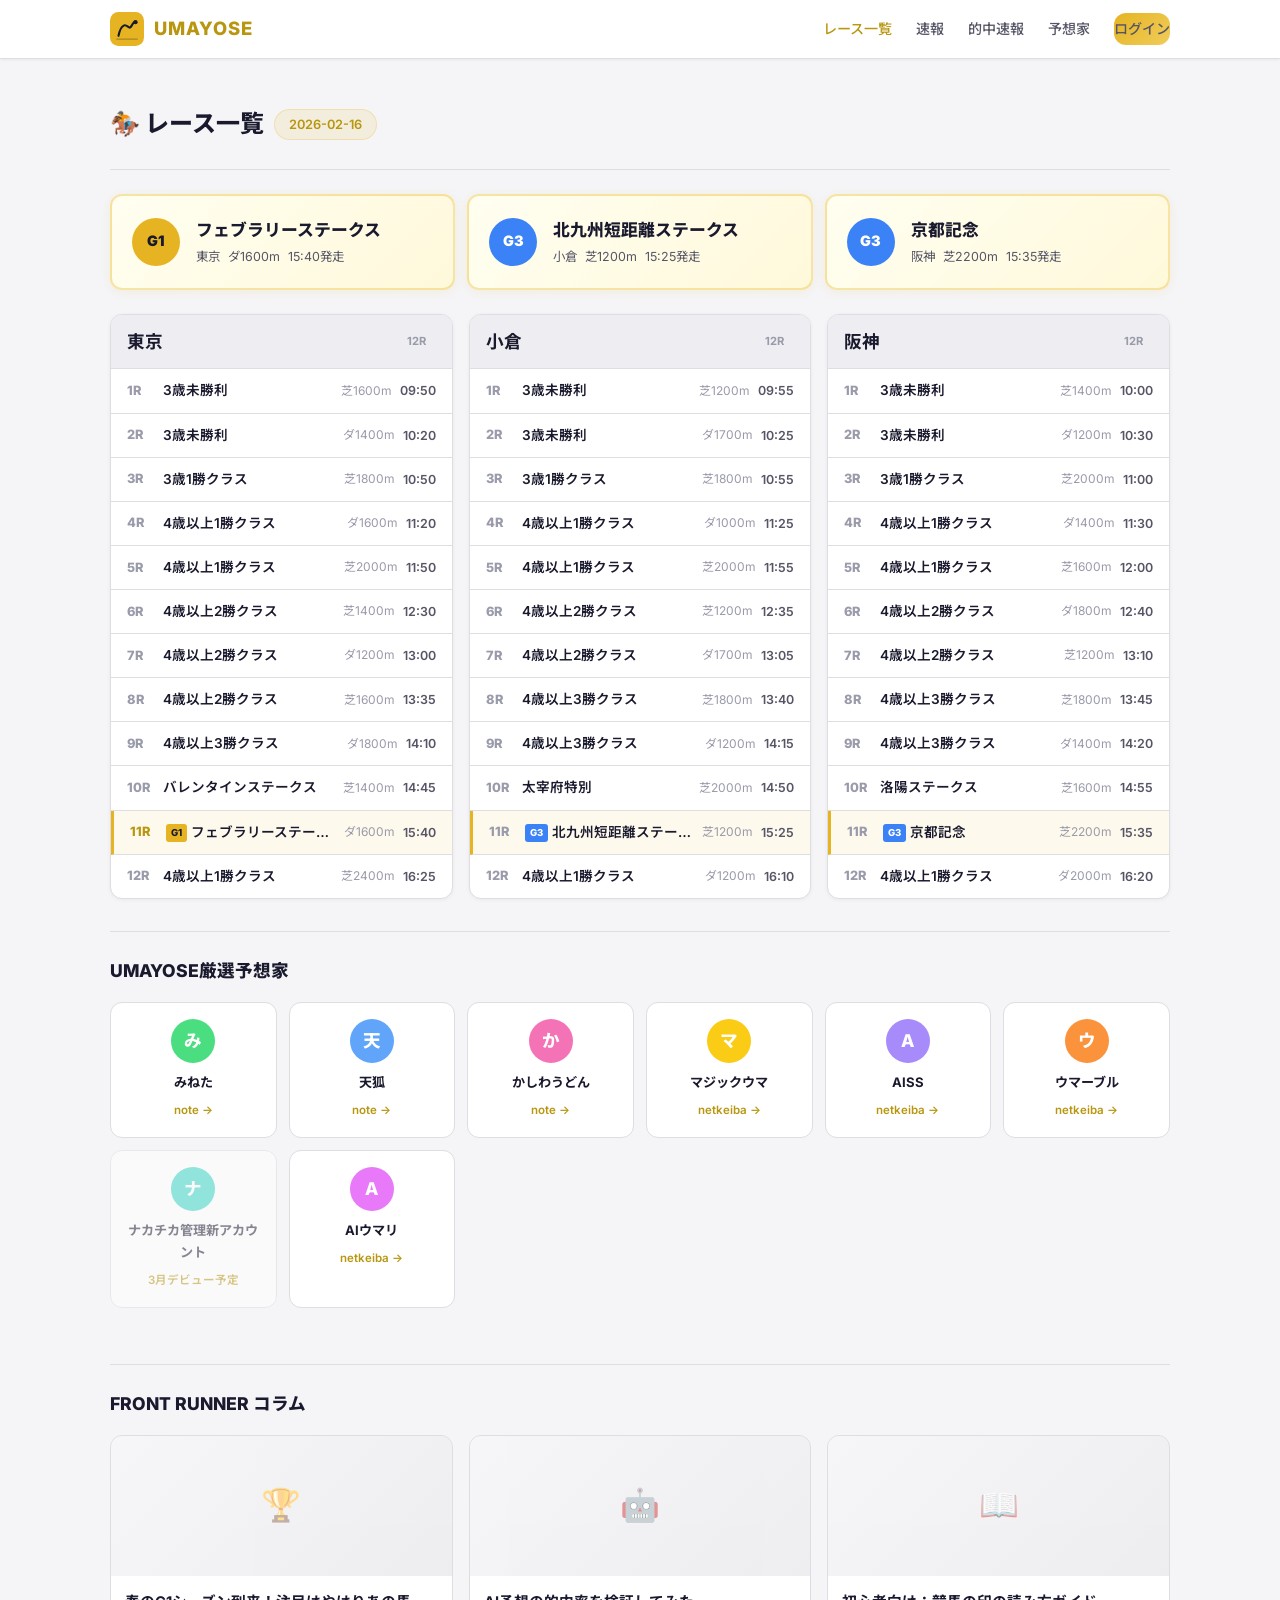
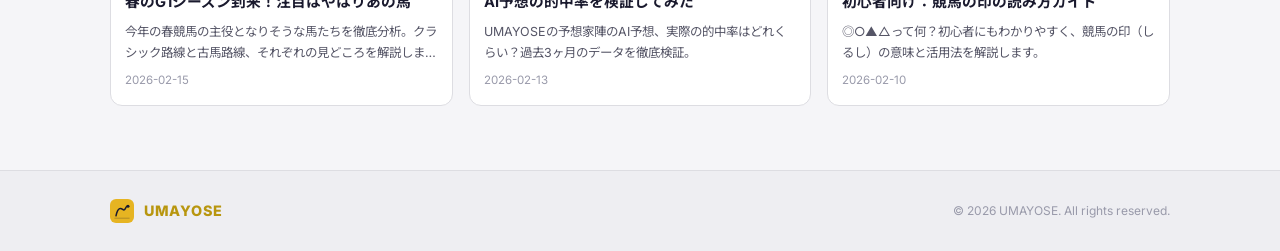
==== index.html @ 6fb95bcb "UMAYOSE 競馬厳選予想サイト 初回コミット" ====
<!DOCTYPE html>
<html lang="ja">
<head>
  <meta charset="UTF-8">
  <meta name="viewport" content="width=device-width, initial-scale=1.0">
  <title>UMAYOSE — レース一覧</title>
  <link rel="preconnect" href="https://fonts.googleapis.com">
  <link rel="preconnect" href="https://fonts.gstatic.com" crossorigin>
  <link href="https://fonts.googleapis.com/css2?family=Inter:wght@400;500;600;700;800;900&family=Noto+Sans+JP:wght@400;500;600;700;800;900&display=swap" rel="stylesheet">
  <link rel="stylesheet" href="style.css">
</head>
<body>
  <header class="navbar" id="navbar"></header>
  <main class="page-content">
    <div class="container" id="main"></div>
  </main>
  <footer class="site-footer" id="footer"></footer>
  <script src="app.js"></script>
</body>
</html>
---- style.css ----
/* ===================================================
   UMAYOSE — 競馬厳選予想サイト（ライトテーマ）
   =================================================== */

/* ----- Reset ----- */
*, *::before, *::after {
  margin: 0;
  padding: 0;
  box-sizing: border-box;
}

:root {
  --primary: #1a1a2e;
  --primary-dark: #10101e;
  --primary-light: #2a2a45;
  --accent: #e6b422;
  --accent-dark: #b8960f;
  --accent-light: #f0cc5a;
  --gradient: linear-gradient(135deg, #e6b422, #f0cc5a);
  --gradient-text: linear-gradient(135deg, #b8960f, #e6b422, #b8960f);

  --bg: #f5f5f8;
  --bg-elevated: #ffffff;
  --bg-card: #ffffff;
  --bg-card-hover: #f0f0f5;
  --surface: #eeeef2;
  --border: #dddde2;
  --border-light: #cccccc;

  --text: #1a1a2e;
  --text-secondary: #555566;
  --text-muted: #999aaa;

  --positive: #16a34a;
  --negative: #dc2626;

  /* netkeiba-style table theme */
  --table-header-bg: #1e6e3e;
  --table-header-text: #ffffff;
  --table-row-even: #f7faf8;
  --table-row-hover: #eef5f0;
  --table-border: #d4ddd7;

  --container-px: 20px;
  --font-sans: 'Inter', 'Noto Sans JP', -apple-system, BlinkMacSystemFont, sans-serif;
  --radius-sm: 8px;
  --radius-md: 12px;
  --radius-lg: 16px;
  --ease: cubic-bezier(0.16, 1, 0.3, 1);
}

html {
  -webkit-font-smoothing: antialiased;
  -moz-osx-font-smoothing: grayscale;
}

body {
  font-family: var(--font-sans);
  background: var(--bg);
  color: var(--text);
  line-height: 1.7;
  overflow-x: hidden;
  min-height: 100vh;
}

a { text-decoration: none; color: inherit; }
ul { list-style: none; }
img { max-width: 100%; display: block; }

.container {
  max-width: 1100px;
  margin: 0 auto;
  padding: 0 var(--container-px);
}

.gold-text {
  background: var(--gradient-text);
  -webkit-background-clip: text;
  -webkit-text-fill-color: transparent;
  background-clip: text;
}

/* ===================================================
   NAVBAR
   =================================================== */
.navbar {
  position: fixed;
  top: 0;
  left: 0;
  right: 0;
  z-index: 1000;
  padding: 12px 0;
  background: rgba(255, 255, 255, 0.95);
  backdrop-filter: blur(16px);
  border-bottom: 1px solid var(--border);
  box-shadow: 0 1px 3px rgba(0, 0, 0, 0.06);
}

.nav-container {
  display: flex;
  align-items: center;
  justify-content: space-between;
}

.logo {
  display: flex;
  align-items: center;
  gap: 10px;
  font-size: 1.15rem;
  font-weight: 800;
}

.logo-icon img,
.logo-icon svg {
  width: 34px;
  height: 34px;
}

.logo-text {
  color: var(--accent-dark);
  letter-spacing: 0.05em;
}

.nav-links {
  display: flex;
  align-items: center;
  gap: 24px;
}

.nav-links a {
  font-size: 0.88rem;
  font-weight: 500;
  color: var(--text-secondary);
  transition: color 0.2s;
  padding: 4px 0;
}

.nav-links a:hover,
.nav-links a.active {
  color: var(--text);
}

.nav-links a.active {
  color: var(--accent-dark);
}

.nav-user-btn {
  display: inline-flex;
  align-items: center;
  gap: 6px;
  background: var(--gradient);
  color: var(--primary);
  padding: 7px 18px;
  border-radius: var(--radius-md);
  font-weight: 700;
  font-size: 0.85rem;
  border: none;
  cursor: pointer;
  transition: box-shadow 0.3s;
}

.nav-user-btn:hover {
  box-shadow: 0 4px 16px rgba(230, 180, 34, 0.35);
}

.nav-user-info {
  display: inline-flex;
  align-items: center;
  gap: 8px;
  font-size: 0.88rem;
  color: var(--accent-dark);
  font-weight: 600;
}

.nav-user-info .user-icon {
  width: 28px;
  height: 28px;
  border-radius: 50%;
  background: rgba(230, 180, 34, 0.15);
  border: 1px solid rgba(230, 180, 34, 0.3);
  display: flex;
  align-items: center;
  justify-content: center;
  font-size: 0.75rem;
  color: var(--accent-dark);
}

.nav-logout {
  font-size: 0.78rem;
  color: var(--text-muted);
  cursor: pointer;
  margin-left: 4px;
}

.nav-logout:hover {
  color: var(--negative);
}

.mobile-toggle {
  display: none;
  background: none;
  border: none;
  cursor: pointer;
  flex-direction: column;
  gap: 5px;
  padding: 4px;
}

.mobile-toggle span {
  display: block;
  width: 22px;
  height: 2px;
  background: var(--text);
  border-radius: 2px;
  transition: all 0.3s var(--ease);
}

/* ===================================================
   PAGE CONTENT
   =================================================== */
.page-content {
  padding-top: 72px;
  min-height: 100vh;
}

.page-header {
  padding: 32px 0 24px;
  border-bottom: 1px solid var(--border);
  margin-bottom: 24px;
}

.page-title {
  font-size: 1.5rem;
  font-weight: 800;
  display: flex;
  align-items: center;
  gap: 10px;
}

.page-subtitle {
  font-size: 0.9rem;
  color: var(--text-secondary);
  margin-top: 4px;
}

.date-badge {
  display: inline-flex;
  align-items: center;
  gap: 6px;
  font-size: 0.8rem;
  font-weight: 600;
  color: var(--accent-dark);
  background: rgba(230, 180, 34, 0.12);
  border: 1px solid rgba(230, 180, 34, 0.25);
  padding: 4px 14px;
  border-radius: 100px;
}

/* ===================================================
   VENUE TABS (index.html)
   =================================================== */
.venue-tabs {
  display: flex;
  gap: 0;
  margin-bottom: 20px;
  border-bottom: 2px solid var(--border);
}

.venue-tab {
  display: inline-flex;
  align-items: center;
  gap: 6px;
  padding: 10px 20px;
  font-size: 0.92rem;
  font-weight: 700;
  color: var(--text-muted);
  cursor: pointer;
  border-bottom: 2px solid transparent;
  margin-bottom: -2px;
  transition: all 0.2s;
  background: none;
  border-top: none;
  border-left: none;
  border-right: none;
  font-family: var(--font-sans);
}

.venue-tab:hover {
  color: var(--text-secondary);
}

.venue-tab.active {
  color: var(--accent-dark);
  border-bottom-color: var(--accent);
}

.venue-tab .tab-count {
  font-size: 0.7rem;
  font-weight: 600;
  background: var(--surface);
  color: var(--text-muted);
  padding: 1px 7px;
  border-radius: 100px;
}

.venue-tab.active .tab-count {
  background: rgba(230, 180, 34, 0.15);
  color: var(--accent-dark);
}

.venue-panel {
  display: none;
}

.venue-panel.active {
  display: block;
}

/* ===================================================
   RACE LIST (index.html) — 3カラムレイアウト
   =================================================== */
.venue-name {
  font-size: 1.1rem;
  font-weight: 700;
}

.venue-badge {
  font-size: 0.7rem;
  color: var(--text-muted);
  background: var(--surface);
  padding: 2px 10px;
  border-radius: 100px;
}

/* PC用3カラムグリッド */
.venues-grid {
  display: grid;
  grid-template-columns: repeat(3, 1fr);
  gap: 16px;
  align-items: start;
}

.venue-column {
  background: var(--bg-card);
  border: 1px solid var(--border);
  border-radius: var(--radius-md);
  overflow: hidden;
  box-shadow: 0 1px 4px rgba(0, 0, 0, 0.05);
}

.venue-column-header {
  display: flex;
  align-items: center;
  justify-content: space-between;
  padding: 12px 16px;
  background: var(--surface);
  border-bottom: 1px solid var(--border);
  font-weight: 700;
}

/* 各レース行 */
.race-row {
  display: flex;
  align-items: center;
  gap: 8px;
  padding: 10px 16px;
  border-bottom: 1px solid var(--border);
  transition: background 0.15s;
  font-size: 0.85rem;
}

.race-row:last-child {
  border-bottom: none;
}

.race-row:hover {
  background: var(--bg-card-hover);
}

.race-row.grade-G1 {
  background: rgba(230, 180, 34, 0.06);
}

.race-row.grade-G1:hover {
  background: rgba(230, 180, 34, 0.12);
}

.race-row.grade-G2 {
  background: rgba(220, 38, 38, 0.04);
}

.race-row.grade-G3 {
  background: rgba(59, 130, 246, 0.04);
}

.race-row-num {
  font-weight: 800;
  font-size: 0.8rem;
  color: var(--text-muted);
  min-width: 28px;
}

.race-row.grade-G1 .race-row-num {
  color: var(--accent-dark);
}

.race-row-name {
  flex: 1;
  font-weight: 600;
  white-space: nowrap;
  overflow: hidden;
  text-overflow: ellipsis;
  min-width: 0;
}

.race-row-dist {
  font-size: 0.75rem;
  color: var(--text-muted);
  white-space: nowrap;
}

.race-row-time {
  font-size: 0.78rem;
  font-weight: 600;
  color: var(--text-secondary);
  white-space: nowrap;
}

.race-grade {
  display: inline-block;
  font-size: 0.6rem;
  font-weight: 800;
  padding: 1px 5px;
  border-radius: 3px;
  margin-right: 4px;
  vertical-align: middle;
}

.race-grade.G1 {
  background: var(--accent);
  color: var(--primary);
}

.race-grade.G2 {
  background: #dc2626;
  color: #fff;
}

.race-grade.G3 {
  background: #3b82f6;
  color: #fff;
}

/* Legacy support for race detail page */
.race-name {
  font-size: 0.92rem;
  font-weight: 700;
}

.race-meta {
  font-size: 0.78rem;
  color: var(--text-muted);
  display: flex;
  gap: 8px;
  margin-top: 2px;
}

/* ===================================================
   RACE DETAIL (race.html) — 出馬表
   =================================================== */
.race-header {
  padding: 24px 0 20px;
  border-bottom: 1px solid var(--border);
  margin-bottom: 20px;
}

.race-header-top {
  display: flex;
  align-items: center;
  gap: 12px;
  margin-bottom: 8px;
  flex-wrap: wrap;
}

.race-header .race-name {
  font-size: 1.4rem;
  font-weight: 800;
}

.race-header .race-meta-detail {
  display: flex;
  gap: 16px;
  font-size: 0.88rem;
  color: var(--text-secondary);
}

.back-link {
  display: inline-flex;
  align-items: center;
  gap: 6px;
  font-size: 0.85rem;
  color: var(--text-muted);
  margin-bottom: 16px;
  transition: color 0.2s;
}

.back-link:hover {
  color: var(--accent-dark);
}

.result-link-btn {
  display: inline-flex;
  align-items: center;
  gap: 6px;
  margin-top: 12px;
  padding: 8px 18px;
  background: var(--surface);
  border: 1px solid var(--border);
  border-radius: var(--radius-sm);
  font-size: 0.82rem;
  font-weight: 600;
  color: var(--text-secondary);
  transition: all 0.2s;
}

.result-link-btn:hover {
  border-color: var(--accent-dark);
  color: var(--accent-dark);
  background: rgba(230, 180, 34, 0.06);
}

/* 出馬表テーブル */
.entries-table-wrapper {
  overflow-x: auto;
  -webkit-overflow-scrolling: touch;
  margin-bottom: 28px;
  border-radius: var(--radius-md);
  border: 1px solid var(--border);
  box-shadow: 0 1px 4px rgba(0, 0, 0, 0.05);
  background: var(--bg-card);
}

.entries-table {
  width: 100%;
  border-collapse: collapse;
  font-size: 0.85rem;
  min-width: 700px;
}

.entries-table thead {
  background: var(--surface);
  position: sticky;
  top: 0;
  z-index: 2;
}

.entries-table th {
  padding: 10px 8px;
  font-weight: 700;
  font-size: 0.75rem;
  color: var(--text-muted);
  text-align: center;
  white-space: nowrap;
  border-bottom: 1px solid var(--border);
}

.entries-table th.col-horse {
  text-align: left;
  padding-left: 12px;
}

.entries-table td {
  padding: 10px 8px;
  text-align: center;
  border-bottom: 1px solid var(--border);
  white-space: nowrap;
}

.entries-table td.col-horse {
  text-align: left;
  padding-left: 12px;
  font-weight: 600;
}

.entries-table tbody tr:nth-child(even) {
  background: #f8f8fc;
}

.entries-table tbody tr:hover {
  background: rgba(230, 180, 34, 0.06);
}

.entries-table tbody tr:last-child td {
  border-bottom: none;
}

/* 枠番バッジ */
.waku-badge {
  display: inline-flex;
  align-items: center;
  justify-content: center;
  width: 26px;
  height: 26px;
  border-radius: 6px;
  font-weight: 800;
  font-size: 0.78rem;
  line-height: 1;
}

/* 馬番 */
.horse-num {
  display: inline-flex;
  align-items: center;
  justify-content: center;
  width: 28px;
  height: 28px;
  border-radius: 6px;
  font-weight: 800;
  font-size: 0.82rem;
  background: var(--surface);
  color: var(--text);
}

/* オッズ / 人気 */
.odds-val {
  color: var(--text-secondary);
}

.pop-val {
  display: inline-flex;
  align-items: center;
  justify-content: center;
  width: 24px;
  height: 24px;
  border-radius: 50%;
  font-size: 0.72rem;
  font-weight: 700;
}

.pop-1 { background: rgba(230, 180, 34, 0.2); color: var(--accent-dark); }
.pop-2 { background: rgba(59, 130, 246, 0.12); color: #3b82f6; }
.pop-3 { background: rgba(236, 72, 153, 0.12); color: #ec4899; }

/* テン指数カラム */
.ten-index {
  font-weight: 700;
  font-size: 0.82rem;
}
.ten-index.ten-front { color: #dc2626; }           /* 逃げ（30台）赤 */
.ten-index.ten-middle { color: var(--text-secondary); } /* 中間 */
.ten-index.ten-back { color: #2563eb; }             /* 追い込み（60台）青 */

/* 予想家の印カラム（マイ印で使用） */
.mark-honmei { color: #dc2626; }   /* ◎ 本命 — 赤 */
.mark-taikou { color: #2563eb; }   /* ○ 対抗 — 青 */
.mark-tanana { color: #16a34a; }   /* ▲ 単穴 — 緑 */
.mark-renka  { color: #ea580c; }   /* △ 連下 — オレンジ */

/* マイ印 */
.my-mark-cell {
  cursor: pointer;
  user-select: none;
  min-width: 36px;
  font-size: 1.1rem;
  font-weight: 900;
  transition: transform 0.15s;
}

.my-mark-cell:hover {
  transform: scale(1.2);
}

.my-mark-cell:active {
  transform: scale(0.95);
}

.th-my-mark {
  writing-mode: vertical-rl;
  text-orientation: mixed;
  padding: 8px 4px !important;
  font-size: 0.78rem !important;
  min-width: 32px;
  max-width: 36px;
  letter-spacing: 0.05em;
  color: var(--accent-dark) !important;
}

/* 購入リンクセクション */
.purchase-section {
  margin-top: 28px;
  padding: 20px;
  background: var(--bg-card);
  border: 1px solid var(--border);
  border-radius: var(--radius-md);
  box-shadow: 0 1px 4px rgba(0, 0, 0, 0.05);
}

.purchase-title {
  font-size: 0.95rem;
  font-weight: 700;
  margin-bottom: 14px;
  color: var(--text-secondary);
}

.purchase-grid {
  display: grid;
  grid-template-columns: repeat(2, 1fr);
  gap: 10px;
}

.purchase-card {
  display: flex;
  align-items: center;
  gap: 10px;
  padding: 10px 14px;
  background: var(--surface);
  border: 1px solid var(--border);
  border-radius: var(--radius-sm);
  transition: all 0.2s;
}

a.purchase-card:hover {
  border-color: var(--accent-dark);
  background: rgba(230, 180, 34, 0.06);
}

.purchase-card.coming-soon {
  opacity: 0.5;
  cursor: default;
}

.purchase-avatar {
  width: 32px;
  height: 32px;
  border-radius: 50%;
  display: flex;
  align-items: center;
  justify-content: center;
  font-size: 0.85rem;
  font-weight: 800;
  color: #fff;
  flex-shrink: 0;
}

.purchase-card-body {
  display: flex;
  flex-direction: column;
  min-width: 0;
}

.purchase-name {
  font-size: 0.82rem;
  font-weight: 700;
  color: var(--text);
  white-space: nowrap;
  overflow: hidden;
  text-overflow: ellipsis;
}

.purchase-platform {
  font-size: 0.72rem;
  font-weight: 600;
  color: var(--accent-dark);
}

.coming-soon-badge {
  font-size: 0.68rem;
  font-weight: 600;
  color: var(--text-muted);
  background: var(--border);
  padding: 1px 8px;
  border-radius: 100px;
}

/* ===================================================
   VENUE HEADER INLINE (PC all-venues display)
   =================================================== */
.venue-header-inline {
  display: none;
  align-items: center;
  gap: 10px;
  margin-bottom: 14px;
  padding-bottom: 10px;
  border-bottom: 1px solid var(--border);
}

/* ===================================================
   RESULTS PAGE (速報)
   =================================================== */
.results-venue {
  margin-bottom: 32px;
}

.results-venue .venue-header-inline {
  display: flex;
}

.results-list {
  display: flex;
  flex-direction: column;
  gap: 12px;
}

.result-card {
  background: var(--bg-card);
  border: 1px solid var(--border);
  border-radius: var(--radius-md);
  overflow: hidden;
  box-shadow: 0 1px 3px rgba(0, 0, 0, 0.04);
}

.result-card-G1 {
  border-color: rgba(230, 180, 34, 0.4);
  box-shadow: 0 2px 8px rgba(230, 180, 34, 0.1);
}

.result-card-header {
  display: flex;
  align-items: center;
  gap: 8px;
  padding: 12px 16px;
  background: var(--surface);
  border-bottom: 1px solid var(--border);
}

.result-race-number {
  font-size: 0.82rem;
  font-weight: 800;
  color: var(--text-secondary);
  min-width: 28px;
}

.result-card-G1 .result-race-number {
  color: var(--accent-dark);
}

.result-race-name {
  font-size: 0.88rem;
  font-weight: 700;
  flex: 1;
  min-width: 0;
  white-space: nowrap;
  overflow: hidden;
  text-overflow: ellipsis;
}

.result-race-meta {
  font-size: 0.72rem;
  color: var(--text-muted);
  white-space: nowrap;
}

.result-to-shutsuba {
  font-size: 0.72rem;
  font-weight: 600;
  color: var(--text-muted);
  white-space: nowrap;
  transition: color 0.2s;
}

.result-to-shutsuba:hover {
  color: var(--accent-dark);
}

/* 結果ボディ */
.result-body {
  padding: 12px 16px;
}

/* 着順テーブル */
.result-placings-table {
  margin-bottom: 10px;
}

.rp-row {
  display: flex;
  align-items: center;
  gap: 10px;
  padding: 6px 0;
  font-size: 0.85rem;
  border-bottom: 1px solid var(--border);
}

.rp-row:last-child {
  border-bottom: none;
}

.rp-rank {
  font-weight: 800;
  font-size: 0.9rem;
  min-width: 32px;
  text-align: center;
}

.rp-rank small {
  font-size: 0.65rem;
  font-weight: 600;
}

.rp-rank-1 .rp-rank {
  color: var(--accent-dark);
}

.rp-rank-2 .rp-rank {
  color: #3b82f6;
}

.rp-rank-3 .rp-rank {
  color: #cd7f32;
}

.rp-num {
  font-weight: 800;
  font-size: 0.82rem;
  background: var(--surface);
  width: 26px;
  height: 26px;
  display: flex;
  align-items: center;
  justify-content: center;
  border-radius: 6px;
  flex-shrink: 0;
}

.rp-name {
  font-weight: 700;
  flex: 1;
  min-width: 0;
}

.rp-jockey {
  font-size: 0.75rem;
  color: var(--text-muted);
  white-space: nowrap;
}

.rp-pop {
  font-size: 0.72rem;
  font-weight: 600;
  color: var(--text-muted);
  white-space: nowrap;
}

.rp-rank-1 .rp-name {
  color: var(--accent-dark);
}

/* 払戻金グリッド */
.result-payouts-grid {
  display: flex;
  flex-wrap: wrap;
  gap: 6px;
  margin-bottom: 10px;
  padding-top: 10px;
  border-top: 1px solid var(--border);
}

.rp-payout {
  display: inline-flex;
  align-items: center;
  gap: 4px;
  font-size: 0.75rem;
  background: var(--surface);
  padding: 4px 10px;
  border-radius: 4px;
}

.rp-payout-type {
  color: var(--text-muted);
  font-weight: 600;
}

.rp-payout-amount {
  font-weight: 800;
  color: var(--text);
}

/* 予想家的中情報 */
.result-hits {
  display: flex;
  align-items: center;
  gap: 8px;
  flex-wrap: wrap;
  padding-top: 10px;
  border-top: 1px solid var(--border);
}

.result-hits-label {
  font-size: 0.72rem;
  font-weight: 700;
  color: var(--text-muted);
}

.result-hit-tag {
  display: inline-flex;
  align-items: center;
  gap: 4px;
  font-size: 0.75rem;
  font-weight: 600;
  background: rgba(22, 163, 74, 0.08);
  border: 1px solid rgba(22, 163, 74, 0.2);
  color: var(--positive);
  padding: 3px 10px;
  border-radius: 100px;
}

.result-hit-tag .dot {
  width: 7px;
  height: 7px;
  border-radius: 50%;
  flex-shrink: 0;
}

.result-hit-tag small {
  font-size: 0.65rem;
  opacity: 0.8;
}

.result-pending {
  text-align: center;
  padding: 20px 16px;
  color: var(--text-muted);
  font-size: 0.85rem;
}

/* 速報一覧カードリンク */
.result-card-link {
  display: block;
  text-decoration: none;
  color: inherit;
  background: var(--bg-card);
  border: 1px solid var(--border);
  border-radius: var(--radius-md);
  overflow: hidden;
  box-shadow: 0 1px 3px rgba(0, 0, 0, 0.04);
  transition: all 0.2s;
}

.result-card-link:hover {
  border-color: var(--accent-dark);
  box-shadow: 0 3px 12px rgba(0, 0, 0, 0.08);
  transform: translateY(-1px);
}

.result-card-link.result-card-G1 {
  border-color: rgba(230, 180, 34, 0.4);
}

.result-card-link.result-card-G1:hover {
  border-color: var(--accent);
  box-shadow: 0 3px 12px rgba(230, 180, 34, 0.15);
}

/* 個別レース結果ページ */
.result-detail-header {
  padding: 24px 0 20px;
  border-bottom: 1px solid var(--border);
  margin-bottom: 20px;
}

.result-detail-header .race-name {
  font-size: 1.4rem;
  font-weight: 800;
}

.result-detail-header .race-meta-detail {
  display: flex;
  gap: 16px;
  font-size: 0.88rem;
  color: var(--text-secondary);
}

.result-detail-body {
  background: var(--bg-card);
  border: 1px solid var(--border);
  border-radius: var(--radius-md);
  padding: 16px;
  box-shadow: 0 1px 4px rgba(0, 0, 0, 0.05);
}

/* ===================================================
   PREDICTORS PAGE
   =================================================== */
.predictors-grid {
  display: grid;
  grid-template-columns: repeat(auto-fill, minmax(240px, 1fr));
  gap: 16px;
  margin-top: 20px;
}

.predictor-card {
  background: var(--bg-card);
  border: 1px solid var(--border);
  border-radius: var(--radius-lg);
  padding: 24px 20px;
  text-align: center;
  transition: all 0.3s var(--ease);
  box-shadow: 0 1px 4px rgba(0, 0, 0, 0.05);
}

.predictor-card:hover {
  border-color: var(--border-light);
  transform: translateY(-3px);
  box-shadow: 0 6px 20px rgba(0, 0, 0, 0.08);
}

.predictor-avatar {
  width: 52px;
  height: 52px;
  border-radius: 50%;
  display: flex;
  align-items: center;
  justify-content: center;
  font-size: 1.3rem;
  font-weight: 800;
  color: #fff;
  margin: 0 auto 12px;
}

.predictor-name {
  font-size: 1rem;
  font-weight: 700;
  margin-bottom: 4px;
}

.predictor-platform {
  font-size: 0.78rem;
  color: var(--text-muted);
  margin-bottom: 14px;
}

.predictor-link {
  display: inline-flex;
  align-items: center;
  gap: 6px;
  padding: 6px 16px;
  background: var(--surface);
  border: 1px solid var(--border);
  border-radius: var(--radius-sm);
  font-size: 0.8rem;
  font-weight: 600;
  color: var(--text-secondary);
  transition: all 0.2s;
}

.predictor-link:hover {
  border-color: var(--accent-dark);
  color: var(--accent-dark);
}

.predictor-coming-soon {
  opacity: 0.55;
}

.predictor-coming-soon .predictor-coming-soon {
  opacity: 1;
}

span.predictor-coming-soon {
  display: inline-block;
  font-size: 0.65rem;
  font-weight: 600;
  color: var(--text-muted);
  background: var(--border);
  padding: 1px 8px;
  border-radius: 100px;
  margin-left: 6px;
  vertical-align: middle;
}

/* ===================================================
   AUTH PAGES (login / register)
   =================================================== */
.auth-page {
  display: flex;
  align-items: center;
  justify-content: center;
  min-height: calc(100vh - 72px);
  padding: 40px 20px;
}

.auth-card {
  width: 100%;
  max-width: 400px;
  background: var(--bg-card);
  border: 1px solid var(--border);
  border-radius: var(--radius-lg);
  padding: 36px 28px;
  box-shadow: 0 2px 12px rgba(0, 0, 0, 0.06);
}

.auth-title {
  font-size: 1.3rem;
  font-weight: 800;
  text-align: center;
  margin-bottom: 8px;
}

.auth-subtitle {
  font-size: 0.88rem;
  color: var(--text-secondary);
  text-align: center;
  margin-bottom: 28px;
}

.form-group {
  margin-bottom: 18px;
}

.form-label {
  display: block;
  font-size: 0.82rem;
  font-weight: 600;
  color: var(--text-secondary);
  margin-bottom: 6px;
}

.form-input {
  width: 100%;
  padding: 12px 16px;
  background: var(--bg);
  border: 1px solid var(--border);
  border-radius: var(--radius-sm);
  color: var(--text);
  font-size: 0.95rem;
  font-family: var(--font-sans);
  outline: none;
  transition: border-color 0.2s;
}

.form-input::placeholder {
  color: var(--text-muted);
}

.form-input:focus {
  border-color: var(--accent);
  box-shadow: 0 0 0 3px rgba(230, 180, 34, 0.12);
}

.btn {
  display: inline-flex;
  align-items: center;
  justify-content: center;
  gap: 8px;
  font-family: var(--font-sans);
  font-weight: 700;
  font-size: 0.95rem;
  padding: 12px 24px;
  border-radius: var(--radius-md);
  border: none;
  cursor: pointer;
  transition: all 0.3s var(--ease);
  white-space: nowrap;
}

.btn-accent {
  background: var(--gradient);
  color: var(--primary);
  width: 100%;
  box-shadow: 0 4px 16px rgba(230, 180, 34, 0.25);
}

.btn-accent:hover {
  box-shadow: 0 8px 28px rgba(230, 180, 34, 0.4);
  transform: translateY(-1px);
}

.auth-footer {
  text-align: center;
  margin-top: 20px;
  font-size: 0.85rem;
  color: var(--text-muted);
}

.auth-footer a {
  color: var(--accent-dark);
  font-weight: 600;
}

.auth-footer a:hover {
  text-decoration: underline;
}

.auth-message {
  padding: 10px 14px;
  border-radius: var(--radius-sm);
  font-size: 0.85rem;
  margin-bottom: 16px;
  display: none;
}

.auth-message.error {
  display: block;
  background: rgba(220, 38, 38, 0.08);
  border: 1px solid rgba(220, 38, 38, 0.2);
  color: #dc2626;
}

.auth-message.success {
  display: block;
  background: rgba(22, 163, 74, 0.08);
  border: 1px solid rgba(22, 163, 74, 0.2);
  color: #16a34a;
}

/* ===================================================
   FOOTER
   =================================================== */
.site-footer {
  padding: 28px 0;
  border-top: 1px solid var(--border);
  margin-top: 40px;
  background: var(--surface);
}

.footer-inner {
  display: flex;
  align-items: center;
  justify-content: space-between;
  flex-wrap: wrap;
  gap: 12px;
}

.footer-brand {
  display: flex;
  align-items: center;
  gap: 12px;
}

.footer-brand .logo {
  font-size: 0.95rem;
}

.footer-copy {
  font-size: 0.75rem;
  color: var(--text-muted);
}

/* ===================================================
   LOADING
   =================================================== */
.loading {
  text-align: center;
  padding: 60px 20px;
  color: var(--text-muted);
  font-size: 0.9rem;
}

.loading::before {
  content: '';
  display: block;
  width: 32px;
  height: 32px;
  border: 3px solid var(--border);
  border-top-color: var(--accent);
  border-radius: 50%;
  margin: 0 auto 16px;
  animation: spin 0.8s linear infinite;
}

@keyframes spin {
  to { transform: rotate(360deg); }
}

/* empty state */
.empty-state {
  text-align: center;
  padding: 60px 20px;
  color: var(--text-muted);
}

.empty-state-icon {
  font-size: 2.5rem;
  margin-bottom: 12px;
  opacity: 0.4;
}

/* ===================================================
   NETKEIBA-STYLE TABLE THEME
   =================================================== */

/* entries-table & result-table: green header theme */
.entries-table thead th,
.result-table thead th {
  background: var(--table-header-bg);
  color: var(--table-header-text);
  border-bottom: 2px solid #155a30;
  font-weight: 700;
  font-size: 0.78rem;
  padding: 8px 6px;
  white-space: nowrap;
}

.entries-table tbody tr:nth-child(even),
.result-table tbody tr:nth-child(even) {
  background: var(--table-row-even);
}

.entries-table tbody tr:hover,
.result-table tbody tr:hover {
  background: var(--table-row-hover);
}

.entries-table,
.result-table {
  border: 1px solid var(--table-border);
  border-collapse: collapse;
}

.entries-table td,
.entries-table th,
.result-table td,
.result-table th {
  border: 1px solid var(--table-border);
}

/* ─── New column styles ─── */

.col-sexage {
  font-size: 0.78rem;
  color: var(--text-secondary);
  white-space: nowrap;
  text-align: center;
}

.col-trainer {
  font-size: 0.75rem;
  color: var(--text-secondary);
  max-width: 80px;
  overflow: hidden;
  text-overflow: ellipsis;
  white-space: nowrap;
}

.col-bodyweight {
  font-size: 0.78rem;
  white-space: nowrap;
  text-align: center;
}

.bw-plus { color: var(--negative); font-weight: 600; }
.bw-minus { color: #2563eb; font-weight: 600; }
.bw-zero { color: var(--text-muted); }

.col-past {
  display: flex;
  gap: 3px;
  align-items: center;
  justify-content: center;
}

.past-result {
  display: inline-flex;
  align-items: center;
  justify-content: center;
  width: 22px;
  height: 20px;
  font-size: 0.68rem;
  font-weight: 700;
  border-radius: 3px;
  background: var(--surface);
  color: var(--text-secondary);
}

.past-result.past-1st {
  background: linear-gradient(135deg, #f0c040, #e6b422);
  color: #fff;
}

.past-result.past-2nd {
  background: #2563eb;
  color: #fff;
}

.past-result.past-3rd {
  background: #cd7f32;
  color: #fff;
}

.past-result.past-null {
  background: var(--border);
  color: var(--text-muted);
}

/* ─── Result table new columns ─── */

.result-table {
  width: 100%;
  border-collapse: collapse;
  font-size: 0.85rem;
}

.result-table td {
  padding: 8px 6px;
  text-align: center;
  vertical-align: middle;
}

.result-table .col-horse {
  text-align: left;
  font-weight: 600;
}

.result-time {
  font-family: 'Inter', monospace;
  font-weight: 600;
  letter-spacing: -0.02em;
}

.result-margin {
  font-size: 0.78rem;
  color: var(--text-secondary);
}

.result-passing {
  font-size: 0.75rem;
  color: var(--text-muted);
  font-family: 'Inter', monospace;
}

.result-last3f {
  font-family: 'Inter', monospace;
  font-weight: 600;
}

.last3f-fast { color: #dc2626; }
.last3f-mid { color: var(--text); }
.last3f-slow { color: #2563eb; }

/* Result rank colors in table */
.result-table .rank-1 { background: rgba(230, 180, 34, 0.1); font-weight: 800; }
.result-table .rank-2 { background: rgba(37, 99, 235, 0.06); }
.result-table .rank-3 { background: rgba(205, 127, 50, 0.1); }

.result-rank-badge {
  display: inline-flex;
  align-items: center;
  justify-content: center;
  width: 28px;
  height: 28px;
  border-radius: 50%;
  font-weight: 800;
  font-size: 0.85rem;
}

.rank-badge-1 { background: linear-gradient(135deg, #f0c040, #e6b422); color: #fff; }
.rank-badge-2 { background: #93c5fd; color: #1e3a5f; }
.rank-badge-3 { background: #cd7f32; color: #fff; }

/* ===================================================
   PAYOUTS TABLE (structured)
   =================================================== */

.payouts-table-wrapper {
  margin-top: 20px;
}

.payouts-table-title {
  font-size: 0.95rem;
  font-weight: 700;
  margin-bottom: 8px;
  color: var(--text);
}

.payouts-table {
  width: 100%;
  border-collapse: collapse;
  font-size: 0.85rem;
  border: 1px solid var(--table-border);
}

.payouts-table thead th {
  background: var(--table-header-bg);
  color: var(--table-header-text);
  padding: 8px 12px;
  font-weight: 700;
  font-size: 0.78rem;
  border: 1px solid var(--table-border);
  text-align: center;
}

.payouts-table td {
  padding: 8px 12px;
  border: 1px solid var(--table-border);
  text-align: center;
}

.payouts-table tbody tr:nth-child(even) {
  background: var(--table-row-even);
}

.payouts-table .payout-type {
  font-weight: 700;
  text-align: left;
  white-space: nowrap;
}

.payouts-table .payout-numbers {
  font-family: 'Inter', monospace;
  font-weight: 600;
  color: var(--text-secondary);
}

.payouts-table .payout-amount {
  font-weight: 800;
  color: var(--text);
  text-align: right;
  font-family: 'Inter', monospace;
}

.payout-amount-high {
  color: var(--negative) !important;
}

.payouts-table .payout-pop {
  font-size: 0.78rem;
  color: var(--text-muted);
}

/* ===================================================
   HIT BOARD (SNS-style timeline)
   =================================================== */

.hits-header {
  margin-bottom: 24px;
}

.hits-filters {
  display: flex;
  gap: 8px;
  flex-wrap: wrap;
  margin-top: 16px;
}

.hit-filter-btn {
  padding: 6px 14px;
  font-size: 0.8rem;
  font-weight: 600;
  font-family: var(--font-sans);
  border: 1px solid var(--border);
  border-radius: 100px;
  background: var(--bg-card);
  color: var(--text-secondary);
  cursor: pointer;
  transition: all 0.2s;
}

.hit-filter-btn:hover {
  border-color: var(--accent);
  color: var(--accent-dark);
}

.hit-filter-btn.active {
  background: var(--primary);
  color: #fff;
  border-color: var(--primary);
}

.hits-timeline {
  display: flex;
  flex-direction: column;
  gap: 12px;
}

.hit-card {
  display: flex;
  gap: 14px;
  padding: 16px;
  background: var(--bg-card);
  border: 1px solid var(--border);
  border-radius: var(--radius-md);
  border-left: 4px solid var(--border);
  transition: all 0.2s;
  position: relative;
}

.hit-card:hover {
  box-shadow: 0 4px 16px rgba(0, 0, 0, 0.06);
  transform: translateY(-1px);
}

/* 券種別左ボーダー色 */
.hit-card[data-type="tansho"]     { border-left-color: #dc2626; }
.hit-card[data-type="fukusho"]    { border-left-color: #f97316; }
.hit-card[data-type="umaren"]     { border-left-color: #2563eb; }
.hit-card[data-type="umatan"]     { border-left-color: #7c3aed; }
.hit-card[data-type="wide"]       { border-left-color: #16a34a; }
.hit-card[data-type="sanrenpuku"] { border-left-color: #0891b2; }
.hit-card[data-type="sanrentan"]  { border-left-color: #e6b422; }

/* 高額配当カード */
.hit-card-jackpot {
  border-color: #e6b422;
  border-left-width: 4px;
  box-shadow: 0 0 20px rgba(230, 180, 34, 0.15), inset 0 0 0 1px rgba(230, 180, 34, 0.2);
  background: linear-gradient(135deg, #fffef5, #fff9e6);
}

.hit-card-jackpot::before {
  content: '';
  position: absolute;
  top: -1px;
  left: -5px;
  right: -1px;
  bottom: -1px;
  border-radius: var(--radius-md);
  border: 2px solid rgba(230, 180, 34, 0.4);
  pointer-events: none;
}

.hit-card-avatar {
  flex-shrink: 0;
  width: 44px;
  height: 44px;
  border-radius: 50%;
  display: flex;
  align-items: center;
  justify-content: center;
  font-weight: 800;
  font-size: 1.1rem;
  color: #fff;
}

.hit-card-body {
  flex: 1;
  min-width: 0;
}

.hit-card-top {
  display: flex;
  align-items: center;
  justify-content: space-between;
  gap: 8px;
  margin-bottom: 4px;
}

.hit-card-name {
  font-weight: 700;
  font-size: 0.9rem;
}

.hit-mark-badge {
  display: inline-flex;
  align-items: center;
  padding: 2px 10px;
  border-radius: 100px;
  font-size: 0.72rem;
  font-weight: 700;
  white-space: nowrap;
}

.hit-mark-badge[data-type="tansho"]     { background: rgba(220, 38, 38, 0.1); color: #dc2626; }
.hit-mark-badge[data-type="fukusho"]    { background: rgba(249, 115, 22, 0.1); color: #ea580c; }
.hit-mark-badge[data-type="umaren"]     { background: rgba(37, 99, 235, 0.1); color: #2563eb; }
.hit-mark-badge[data-type="umatan"]     { background: rgba(124, 58, 237, 0.1); color: #7c3aed; }
.hit-mark-badge[data-type="wide"]       { background: rgba(22, 163, 74, 0.1); color: #16a34a; }
.hit-mark-badge[data-type="sanrenpuku"] { background: rgba(8, 145, 178, 0.1); color: #0891b2; }
.hit-mark-badge[data-type="sanrentan"]  { background: rgba(230, 180, 34, 0.15); color: #b8960f; }

.hit-card-race {
  font-size: 0.8rem;
  color: var(--text-secondary);
  margin-bottom: 6px;
}

.hit-card-race .hit-grade {
  display: inline-block;
  padding: 0 6px;
  border-radius: 3px;
  font-size: 0.68rem;
  font-weight: 800;
  margin-right: 4px;
}

.hit-grade.G1 { background: #e6b422; color: #fff; }
.hit-grade.G2 { background: #dc2626; color: #fff; }
.hit-grade.G3 { background: #2563eb; color: #fff; }

.hit-card-result {
  display: flex;
  align-items: center;
  justify-content: space-between;
  gap: 8px;
}

.hit-card-horse {
  font-size: 0.95rem;
  font-weight: 700;
}

.hit-card-payout {
  font-size: 1.1rem;
  font-weight: 800;
  color: var(--negative);
  font-family: 'Inter', monospace;
}

.hit-card-payout-jackpot {
  background: var(--gradient-text);
  -webkit-background-clip: text;
  -webkit-text-fill-color: transparent;
  background-clip: text;
  font-size: 1.2rem;
}

.hit-card-footer {
  display: flex;
  align-items: center;
  justify-content: flex-end;
  margin-top: 6px;
}

.hit-card-time {
  font-size: 0.72rem;
  color: var(--text-muted);
}

/* ===================================================
   RESULT DETAIL - ENHANCED HIT SECTION
   =================================================== */

.result-hits-enhanced {
  margin-top: 20px;
  padding: 16px;
  background: var(--bg-card);
  border: 1px solid var(--border);
  border-radius: var(--radius-md);
}

.result-hits-title {
  font-size: 0.9rem;
  font-weight: 700;
  margin-bottom: 12px;
  color: var(--text);
}

.result-hit-row {
  display: flex;
  align-items: center;
  gap: 10px;
  padding: 8px 0;
  border-bottom: 1px solid var(--border-light);
}

.result-hit-row:last-child {
  border-bottom: none;
}

.result-hit-avatar {
  width: 32px;
  height: 32px;
  border-radius: 50%;
  display: flex;
  align-items: center;
  justify-content: center;
  font-weight: 800;
  font-size: 0.85rem;
  color: #fff;
  flex-shrink: 0;
}

.result-hit-name {
  font-weight: 600;
  font-size: 0.85rem;
}

.result-hit-badges {
  display: flex;
  gap: 4px;
  flex-wrap: wrap;
  margin-left: auto;
}

.result-hit-badge {
  display: inline-flex;
  align-items: center;
  padding: 2px 8px;
  border-radius: 100px;
  font-size: 0.68rem;
  font-weight: 700;
  background: rgba(230, 180, 34, 0.12);
  color: var(--accent-dark);
}

.result-hit-badge-tansho { background: rgba(220, 38, 38, 0.1); color: #dc2626; }
.result-hit-badge-fukusho { background: rgba(249, 115, 22, 0.1); color: #ea580c; }
.result-hit-badge-umaren { background: rgba(37, 99, 235, 0.1); color: #2563eb; }
.result-hit-badge-umatan { background: rgba(124, 58, 237, 0.1); color: #7c3aed; }
.result-hit-badge-wide { background: rgba(22, 163, 74, 0.1); color: #16a34a; }
.result-hit-badge-sanrenpuku { background: rgba(8, 145, 178, 0.1); color: #0891b2; }
.result-hit-badge-sanrentan { background: rgba(230, 180, 34, 0.15); color: #b8960f; }

/* ===================================================
   RESPONSIVE
   =================================================== */

/* PC: 3カラム表示、タブ非表示 */
@media (min-width: 769px) {
  .venue-tabs { display: none; }

  .venues-grid {
    display: grid;
    grid-template-columns: repeat(3, 1fr);
  }

  .venue-column {
    display: block !important;
  }
}

/* モバイル: タブ切り替え、1カラム */
@media (max-width: 768px) {
  .mobile-toggle { display: flex; }

  .nav-links {
    position: fixed;
    top: 0;
    right: -100%;
    width: 260px;
    height: 100vh;
    background: var(--bg-elevated);
    flex-direction: column;
    padding: 72px 24px 24px;
    gap: 16px;
    border-left: 1px solid var(--border);
    transition: right 0.4s var(--ease);
    z-index: 999;
    box-shadow: -4px 0 20px rgba(0, 0, 0, 0.08);
  }

  .nav-links.open { right: 0; }
  .nav-links a { font-size: 1rem; }

  .page-title { font-size: 1.2rem; }

  .race-header .race-name {
    font-size: 1.1rem;
  }

  .predictors-grid {
    grid-template-columns: repeat(2, 1fr);
  }

  .entries-table {
    font-size: 0.8rem;
  }

  .venue-tabs {
    overflow-x: auto;
    -webkit-overflow-scrolling: touch;
  }

  .venue-tab {
    padding: 8px 14px;
    font-size: 0.85rem;
    white-space: nowrap;
  }

  /* モバイル: 1カラム、非アクティブパネルは非表示 */
  .venues-grid {
    display: block;
  }

  .venue-column {
    display: none;
    border: none;
    box-shadow: none;
    background: none;
  }

  .venue-column.active {
    display: block;
  }

  .venue-column-header {
    display: none;
  }

  .race-row {
    background: var(--bg-card);
    border: 1px solid var(--border);
    border-radius: var(--radius-sm);
    margin-bottom: 8px;
  }

  .purchase-grid {
    grid-template-columns: 1fr;
  }

  /* 速報ページモバイル */
  .rp-jockey { display: none; }

  .result-card-header {
    flex-wrap: wrap;
  }

  .result-detail-header .race-name {
    font-size: 1.1rem;
  }

  .result-detail-header .race-meta-detail {
    flex-wrap: wrap;
    gap: 8px;
    font-size: 0.82rem;
  }

  /* netkeiba table: hide optional columns on mobile */
  .mobile-hide {
    display: none !important;
  }

  .result-table {
    font-size: 0.78rem;
  }

  .result-table td,
  .result-table th {
    padding: 6px 4px;
  }

  .payouts-table {
    font-size: 0.8rem;
  }

  .payouts-table td,
  .payouts-table th {
    padding: 6px 8px;
  }

  /* Hit cards: full width on mobile */
  .hit-card {
    padding: 12px;
  }

  .hit-card-avatar {
    width: 36px;
    height: 36px;
    font-size: 0.9rem;
  }

  .hit-card-payout {
    font-size: 0.95rem;
  }
}

@media (max-width: 400px) {
  .predictors-grid {
    grid-template-columns: 1fr;
  }
}

/* ===================================================
   予測勝率
   =================================================== */
.winrate-cell {
  font-weight: 700;
  font-size: 0.82rem;
}
.winrate-high { color: #dc2626; background: rgba(220, 38, 38, 0.06); }
.winrate-mid { color: var(--text-secondary); }
.winrate-low { color: var(--text-muted); }

.free-badge {
  display: inline-block;
  font-size: 0.55rem;
  font-weight: 800;
  background: #16a34a;
  color: #fff;
  padding: 0 4px;
  border-radius: 3px;
  vertical-align: middle;
  margin-left: 2px;
}

/* ===================================================
   午前無料/午後有料（プレミアムオーバーレイ）
   =================================================== */
.premium-overlay {
  position: relative;
  filter: blur(4px);
  user-select: none;
}
.premium-overlay::after {
  content: '';
  position: absolute;
  inset: 0;
  background: rgba(255,255,255,0.7);
}
.premium-lock {
  position: relative;
  z-index: 1;
  font-size: 0.65rem;
  font-weight: 700;
  color: var(--accent-dark);
  background: rgba(230, 180, 34, 0.12);
  padding: 2px 8px;
  border-radius: 4px;
  cursor: pointer;
  white-space: nowrap;
  filter: none;
}

/* ===================================================
   近走ポップアップ
   =================================================== */
.past-popup-overlay {
  position: fixed;
  inset: 0;
  background: rgba(0,0,0,0.3);
  z-index: 1100;
}
.past-popup {
  position: absolute;
  z-index: 1101;
  background: var(--bg-card);
  border: 1px solid var(--border);
  border-radius: var(--radius-md);
  box-shadow: 0 8px 32px rgba(0,0,0,0.15);
  width: 360px;
  max-width: calc(100vw - 20px);
  padding: 0;
  overflow: hidden;
}
.past-popup-header {
  display: flex;
  align-items: center;
  justify-content: space-between;
  padding: 10px 14px;
  background: var(--table-header-bg);
  color: var(--table-header-text);
}
.past-popup-title {
  font-weight: 700;
  font-size: 0.85rem;
}
.past-popup-close {
  cursor: pointer;
  font-size: 1.2rem;
  line-height: 1;
  opacity: 0.8;
}
.past-popup-close:hover { opacity: 1; }
.past-popup-table {
  width: 100%;
  border-collapse: collapse;
  font-size: 0.78rem;
}
.past-popup-table th {
  background: var(--surface);
  padding: 5px 8px;
  font-weight: 700;
  color: var(--text-secondary);
  text-align: left;
  white-space: nowrap;
  width: 60px;
  border: 1px solid var(--border);
}
.past-popup-table td {
  padding: 5px 8px;
  border: 1px solid var(--border);
  color: var(--text);
}

/* ===================================================
   レースラップ
   =================================================== */
.race-lap-section {
  margin-top: 16px;
  padding: 12px 0;
}
.race-lap-title {
  font-size: 0.9rem;
  font-weight: 700;
  margin-bottom: 8px;
}
.race-lap-badges {
  display: flex;
  flex-wrap: wrap;
  gap: 4px;
}
.lap-badge {
  display: inline-flex;
  align-items: center;
  justify-content: center;
  min-width: 38px;
  padding: 4px 6px;
  border-radius: 4px;
  font-size: 0.78rem;
  font-weight: 700;
  font-family: 'Inter', monospace;
  background: var(--surface);
  color: var(--text);
}
.lap-fast { background: rgba(220, 38, 38, 0.1); color: #dc2626; }
.lap-slow { background: rgba(37, 99, 235, 0.1); color: #2563eb; }

/* ===================================================
   速報/確定トグル
   =================================================== */
.sokuho-toggle-wrapper {
  display: flex;
  gap: 0;
  margin-bottom: 12px;
}
.sokuho-toggle-btn {
  padding: 6px 18px;
  font-size: 0.82rem;
  font-weight: 700;
  font-family: var(--font-sans);
  border: 1px solid var(--border);
  background: var(--bg-card);
  color: var(--text-secondary);
  cursor: pointer;
  transition: all 0.2s;
}
.sokuho-toggle-btn:first-child {
  border-radius: var(--radius-sm) 0 0 var(--radius-sm);
}
.sokuho-toggle-btn:last-child {
  border-radius: 0 var(--radius-sm) var(--radius-sm) 0;
  border-left: none;
}
.sokuho-toggle-btn.active {
  background: var(--primary);
  color: #fff;
  border-color: var(--primary);
}
.sokuho-mode .sokuho-hide { display: none !important; }

/* ===================================================
   SNSシェアボタン
   =================================================== */
.sns-share-section {
  margin-top: 16px;
  display: flex;
  gap: 8px;
}
.sns-share-btn {
  display: inline-flex;
  align-items: center;
  gap: 6px;
  padding: 8px 16px;
  border-radius: var(--radius-sm);
  font-size: 0.82rem;
  font-weight: 700;
  border: 1px solid var(--border);
  background: var(--bg-card);
  color: var(--text);
  cursor: pointer;
  transition: all 0.2s;
  text-decoration: none;
}
.sns-share-btn:hover {
  border-color: var(--accent);
  background: rgba(230, 180, 34, 0.06);
}
.sns-share-btn-x {
  background: #000;
  color: #fff;
  border-color: #000;
}
.sns-share-btn-x:hover {
  background: #333;
}

/* ===================================================
   重賞バナー (トップ)
   =================================================== */
.grade-banner-section {
  margin-bottom: 24px;
}
.grade-banner-grid {
  display: grid;
  grid-template-columns: repeat(auto-fit, minmax(280px, 1fr));
  gap: 12px;
}
.grade-banner-card {
  display: flex;
  align-items: center;
  gap: 16px;
  padding: 20px;
  background: linear-gradient(135deg, #fffef0, #fff9db);
  border: 2px solid rgba(230, 180, 34, 0.35);
  border-radius: var(--radius-md);
  box-shadow: 0 2px 12px rgba(230, 180, 34, 0.12);
  transition: all 0.3s var(--ease);
  text-decoration: none;
  color: inherit;
}
.grade-banner-card:hover {
  transform: translateY(-2px);
  box-shadow: 0 6px 24px rgba(230, 180, 34, 0.2);
  border-color: var(--accent);
}
.grade-banner-grade {
  display: flex;
  align-items: center;
  justify-content: center;
  width: 48px;
  height: 48px;
  border-radius: 50%;
  font-weight: 900;
  font-size: 0.9rem;
  flex-shrink: 0;
}
.grade-banner-grade.G1 { background: var(--accent); color: var(--primary); }
.grade-banner-grade.G2 { background: #dc2626; color: #fff; }
.grade-banner-grade.G3 { background: #3b82f6; color: #fff; }
.grade-banner-info { flex: 1; min-width: 0; }
.grade-banner-name {
  font-size: 1.05rem;
  font-weight: 800;
  margin-bottom: 2px;
}
.grade-banner-meta {
  font-size: 0.78rem;
  color: var(--text-secondary);
  display: flex;
  gap: 8px;
}

/* 重賞行 黄色背景強化 */
.race-row.grade-G1,
.race-row.grade-G2,
.race-row.grade-G3 {
  background: rgba(230, 180, 34, 0.08);
  border-left: 3px solid var(--accent);
}
.race-row.grade-G1:hover,
.race-row.grade-G2:hover,
.race-row.grade-G3:hover {
  background: rgba(230, 180, 34, 0.15);
}

/* ===================================================
   予想家セクション (トップ)
   =================================================== */
.top-predictors-section {
  margin-top: 32px;
  padding: 24px 0;
  border-top: 1px solid var(--border);
}
.top-section-title {
  font-size: 1.1rem;
  font-weight: 800;
  margin-bottom: 16px;
}
.top-predictor-grid {
  display: grid;
  grid-template-columns: repeat(auto-fill, minmax(160px, 1fr));
  gap: 12px;
}
.top-predictor-card {
  display: flex;
  flex-direction: column;
  align-items: center;
  gap: 8px;
  padding: 16px 12px;
  background: var(--bg-card);
  border: 1px solid var(--border);
  border-radius: var(--radius-md);
  text-align: center;
  transition: all 0.2s;
  text-decoration: none;
  color: inherit;
}
.top-predictor-card:hover {
  border-color: var(--accent);
  transform: translateY(-2px);
  box-shadow: 0 4px 16px rgba(0,0,0,0.06);
}
.top-predictor-avatar {
  width: 44px;
  height: 44px;
  border-radius: 50%;
  display: flex;
  align-items: center;
  justify-content: center;
  font-weight: 800;
  font-size: 1.1rem;
  color: #fff;
}
.top-predictor-name {
  font-size: 0.82rem;
  font-weight: 700;
}
.top-predictor-link {
  font-size: 0.72rem;
  color: var(--accent-dark);
  font-weight: 600;
}

/* ===================================================
   FRONT RUNNERコラムセクション
   =================================================== */
.column-section {
  margin-top: 32px;
  padding: 24px 0;
  border-top: 1px solid var(--border);
}
.column-grid {
  display: grid;
  grid-template-columns: repeat(auto-fill, minmax(280px, 1fr));
  gap: 16px;
}
.column-card {
  background: var(--bg-card);
  border: 1px solid var(--border);
  border-radius: var(--radius-md);
  overflow: hidden;
  transition: all 0.3s var(--ease);
  text-decoration: none;
  color: inherit;
}
.column-card:hover {
  transform: translateY(-2px);
  box-shadow: 0 6px 20px rgba(0,0,0,0.08);
}
.column-thumbnail {
  width: 100%;
  height: 140px;
  background: linear-gradient(135deg, var(--surface), var(--border));
  display: flex;
  align-items: center;
  justify-content: center;
  font-size: 2rem;
  opacity: 0.5;
}
.column-body {
  padding: 14px;
}
.column-title {
  font-size: 0.92rem;
  font-weight: 700;
  margin-bottom: 6px;
  display: -webkit-box;
  -webkit-line-clamp: 2;
  -webkit-box-orient: vertical;
  overflow: hidden;
}
.column-excerpt {
  font-size: 0.78rem;
  color: var(--text-secondary);
  margin-bottom: 8px;
  display: -webkit-box;
  -webkit-line-clamp: 2;
  -webkit-box-orient: vertical;
  overflow: hidden;
}
.column-date {
  font-size: 0.72rem;
  color: var(--text-muted);
}

/* ===================================================
   的中速報バナーリンク
   =================================================== */
.hits-banner-link {
  display: block;
  margin-top: 20px;
  margin-bottom: 8px;
  padding: 14px 20px;
  background: linear-gradient(135deg, #dc2626, #f43f5e);
  color: #fff;
  border-radius: var(--radius-md);
  text-align: center;
  font-weight: 800;
  font-size: 0.95rem;
  transition: all 0.2s;
  text-decoration: none;
}
.hits-banner-link:hover {
  transform: translateY(-1px);
  box-shadow: 0 4px 16px rgba(220, 38, 38, 0.3);
}
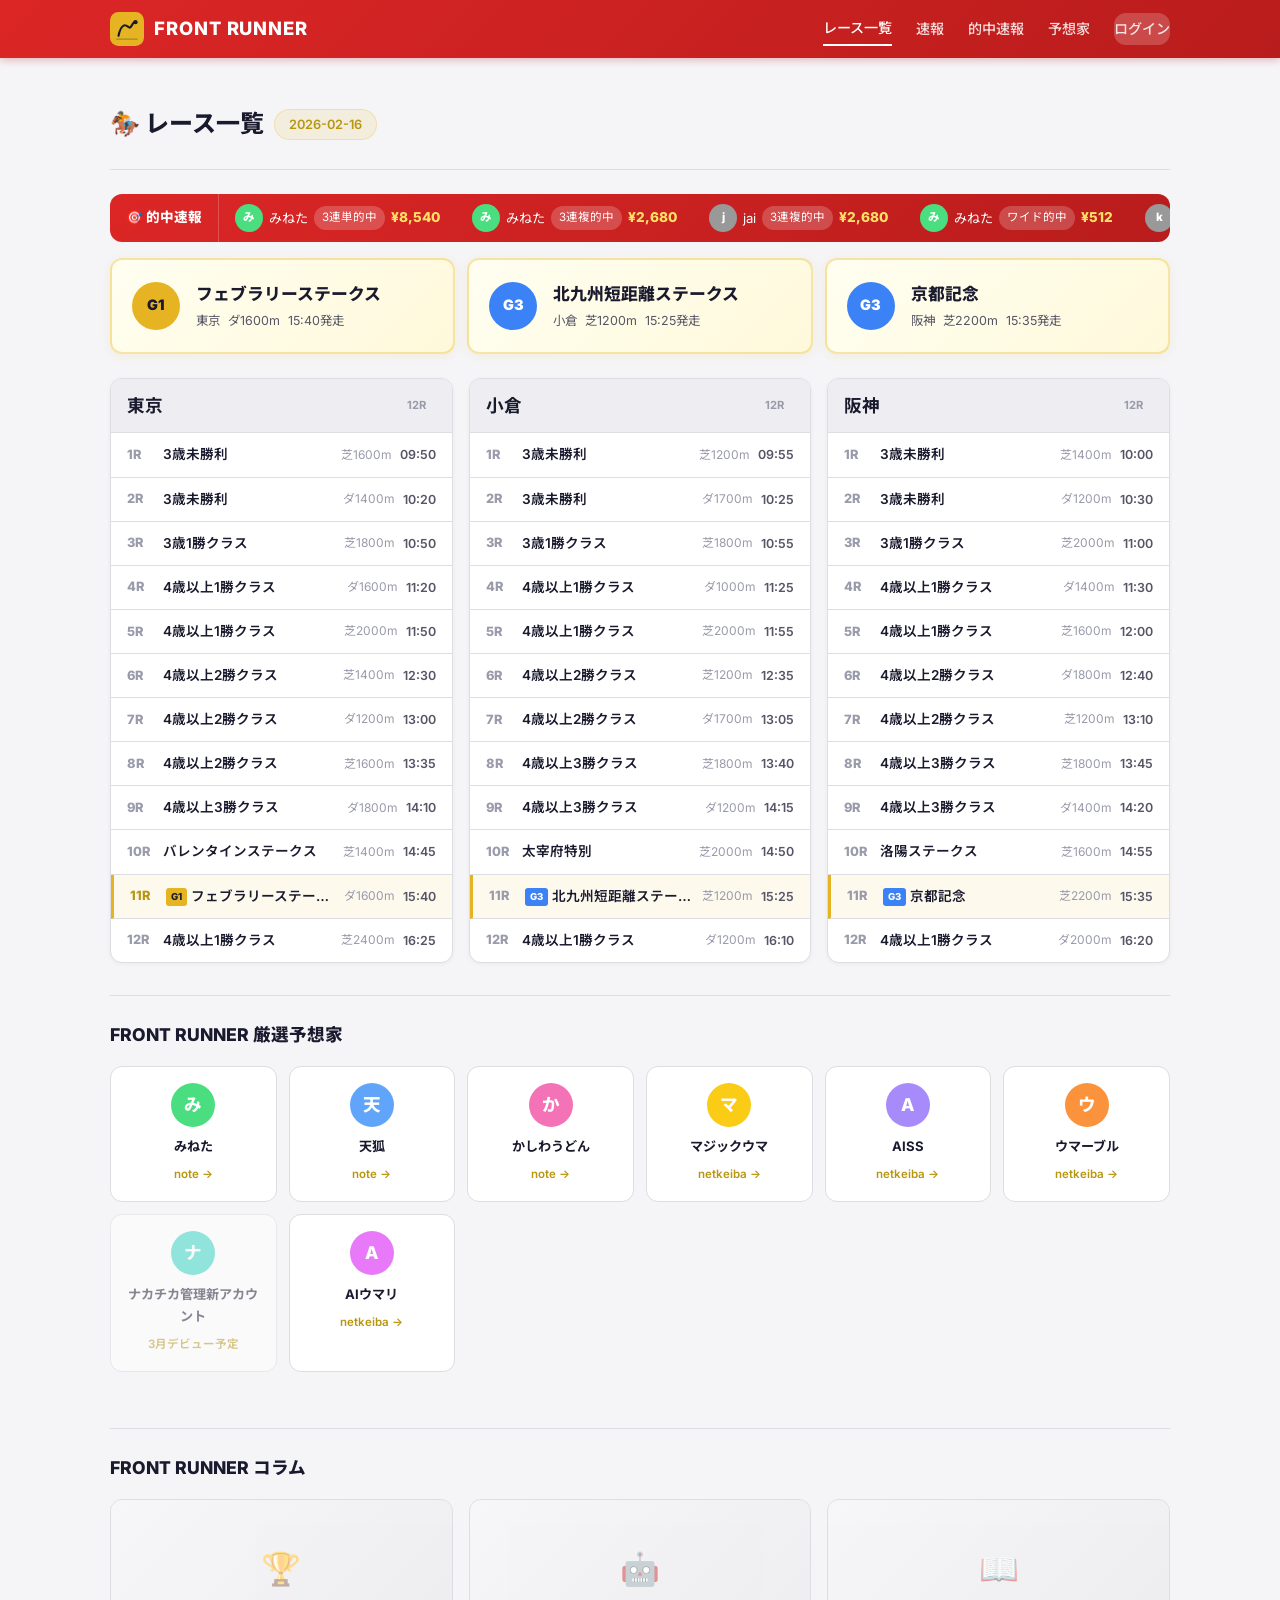
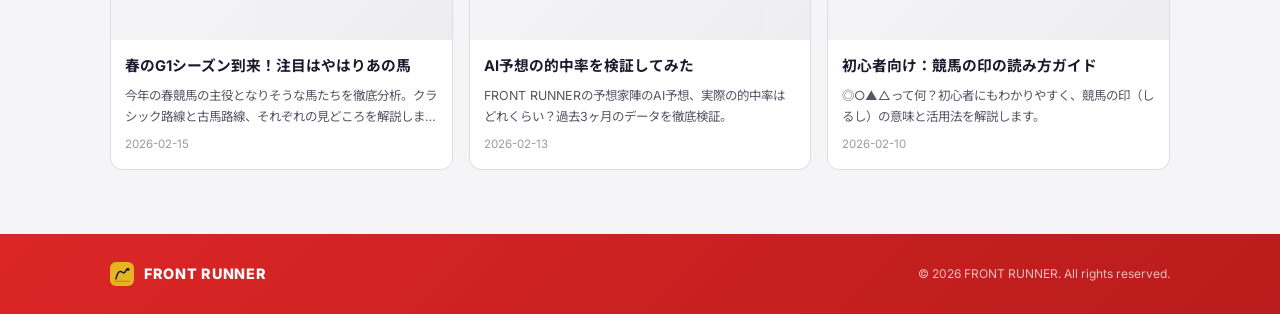
==== commit 7ff2fe32: "FRONT RUNNERブランディング + 全ページにスライドバナー追加 - サイト名をUMAYOSE→FRONT RUNNERに変更（app.js, 全HTML title） - buildHits" ====
--- a/index.html
+++ b/index.html
@@ -3,7 +3,7 @@
 <head>
   <meta charset="UTF-8">
   <meta name="viewport" content="width=device-width, initial-scale=1.0">
-  <title>UMAYOSE — レース一覧</title>
+  <title>FRONT RUNNER — レース一覧</title>
   <link rel="preconnect" href="https://fonts.googleapis.com">
   <link rel="preconnect" href="https://fonts.gstatic.com" crossorigin>
   <link href="https://fonts.googleapis.com/css2?family=Inter:wght@400;500;600;700;800;900&family=Noto+Sans+JP:wght@400;500;600;700;800;900&display=swap" rel="stylesheet">
--- a/style.css
+++ b/style.css
@@ -1,5 +1,5 @@
 /* ===================================================
-   UMAYOSE — 競馬厳選予想サイト（ライトテーマ）
+   FRONT RUNNER — 競馬厳選予想サイト（ライトテーマ）
    =================================================== */
 
 /* ----- Reset ----- */
@@ -90,10 +90,10 @@
   right: 0;
   z-index: 1000;
   padding: 12px 0;
-  background: rgba(255, 255, 255, 0.95);
-  backdrop-filter: blur(16px);
-  border-bottom: 1px solid var(--border);
-  box-shadow: 0 1px 3px rgba(0, 0, 0, 0.06);
+  background: linear-gradient(135deg, #dc2626, #b91c1c);
+  backdrop-filter: none;
+  border-bottom: none;
+  box-shadow: 0 2px 8px rgba(185, 28, 28, 0.3);
 }
 
 .nav-container {
@@ -117,7 +117,7 @@
 }
 
 .logo-text {
-  color: var(--accent-dark);
+  color: #fff;
   letter-spacing: 0.05em;
 }
 
@@ -130,26 +130,27 @@
 .nav-links a {
   font-size: 0.88rem;
   font-weight: 500;
-  color: var(--text-secondary);
+  color: rgba(255,255,255,0.85);
   transition: color 0.2s;
   padding: 4px 0;
 }
 
 .nav-links a:hover,
 .nav-links a.active {
-  color: var(--text);
+  color: #fff;
 }
 
 .nav-links a.active {
-  color: var(--accent-dark);
+  color: #fff;
+  border-bottom: 2px solid #fff;
 }
 
 .nav-user-btn {
   display: inline-flex;
   align-items: center;
   gap: 6px;
-  background: var(--gradient);
-  color: var(--primary);
+  background: rgba(255,255,255,0.2);
+  color: #fff;
   padding: 7px 18px;
   border-radius: var(--radius-md);
   font-weight: 700;
@@ -160,7 +161,7 @@
 }
 
 .nav-user-btn:hover {
-  box-shadow: 0 4px 16px rgba(230, 180, 34, 0.35);
+  box-shadow: 0 4px 16px rgba(0,0,0,0.15);
 }
 
 .nav-user-info {
@@ -168,7 +169,7 @@
   align-items: center;
   gap: 8px;
   font-size: 0.88rem;
-  color: var(--accent-dark);
+  color: #fff;
   font-weight: 600;
 }
 
@@ -176,18 +177,18 @@
   width: 28px;
   height: 28px;
   border-radius: 50%;
-  background: rgba(230, 180, 34, 0.15);
-  border: 1px solid rgba(230, 180, 34, 0.3);
+  background: rgba(255,255,255,0.2);
+  border: 1px solid rgba(255,255,255,0.3);
   display: flex;
   align-items: center;
   justify-content: center;
   font-size: 0.75rem;
-  color: var(--accent-dark);
+  color: #fff;
 }
 
 .nav-logout {
   font-size: 0.78rem;
-  color: var(--text-muted);
+  color: rgba(255,255,255,0.6);
   cursor: pointer;
   margin-left: 4px;
 }
@@ -210,7 +211,7 @@
   display: block;
   width: 22px;
   height: 2px;
-  background: var(--text);
+  background: #fff;
   border-radius: 2px;
   transition: all 0.3s var(--ease);
 }
@@ -544,7 +545,7 @@
   width: 100%;
   border-collapse: collapse;
   font-size: 0.85rem;
-  min-width: 700px;
+  min-width: 1200px;
 }
 
 .entries-table thead {
@@ -587,11 +588,33 @@
 }
 
 .entries-table tbody tr:hover {
-  background: rgba(230, 180, 34, 0.06);
+  background: #fbf4d5;
 }
 
 .entries-table tbody tr:last-child td {
   border-bottom: none;
+}
+
+/* sticky 枠+馬番 */
+.sticky-col {
+  position: sticky;
+  z-index: 1;
+  background: var(--bg-card);
+}
+.entries-table thead .sticky-col {
+  background: var(--surface);
+  z-index: 3;
+}
+.col-waku { left: 0; min-width: 36px; max-width: 36px; }
+.col-umaban { left: 36px; min-width: 36px; max-width: 36px; }
+.entries-table tbody tr:nth-child(even) .sticky-col { background: #f8f8fc; }
+.entries-table tbody tr:hover .sticky-col { background: var(--table-row-hover); }
+.col-umaban::after {
+  content: '';
+  position: absolute;
+  top: 0; right: -4px; bottom: 0; width: 4px;
+  background: linear-gradient(to right, rgba(0,0,0,0.06), transparent);
+  pointer-events: none;
 }
 
 /* 枠番バッジ */
@@ -1308,9 +1331,9 @@
    =================================================== */
 .site-footer {
   padding: 28px 0;
-  border-top: 1px solid var(--border);
+  border-top: none;
   margin-top: 40px;
-  background: var(--surface);
+  background: linear-gradient(135deg, #dc2626, #b91c1c);
 }
 
 .footer-inner {
@@ -1331,9 +1354,13 @@
   font-size: 0.95rem;
 }
 
+.footer-brand .logo-text {
+  color: #fff;
+}
+
 .footer-copy {
   font-size: 0.75rem;
-  color: var(--text-muted);
+  color: rgba(255,255,255,0.7);
 }
 
 /* ===================================================
@@ -1396,7 +1423,6 @@
   background: var(--table-row-even);
 }
 
-.entries-table tbody tr:hover,
 .result-table tbody tr:hover {
   background: var(--table-row-hover);
 }
@@ -1442,44 +1468,101 @@
 .bw-minus { color: #2563eb; font-weight: 600; }
 .bw-zero { color: var(--text-muted); }
 
-.col-past {
-  display: flex;
-  gap: 3px;
-  align-items: center;
-  justify-content: center;
-}
-
-.past-result {
-  display: inline-flex;
-  align-items: center;
-  justify-content: center;
-  width: 22px;
-  height: 20px;
+/* ─── 馬情報統合セル ─── */
+.horse-info-cell {
+  text-align: left !important;
+  white-space: normal !important;
+  min-width: 160px;
+  padding: 8px 10px !important;
+  line-height: 1.5;
+}
+.horse-info-name {
+  font-weight: 600;
+  font-size: 0.9rem;
+  color: var(--text);
+  display: block;
+}
+.horse-info-detail {
+  font-size: 0.72rem;
+  color: var(--text-secondary);
+  display: block;
+  line-height: 1.4;
+}
+.horse-info-odds {
+  font-size: 0.72rem;
+  color: var(--text-muted);
+  display: block;
+  margin-top: 2px;
+}
+.horse-info-odds strong {
+  color: var(--text);
+  font-weight: 700;
+}
+
+/* ─── 過去成績セル（netkeiba shutuba_past 風） ─── */
+.past-cell {
+  min-width: 140px;
+  max-width: 160px;
+  padding: 6px 8px !important;
+  vertical-align: top !important;
+  text-align: left !important;
+  white-space: normal !important;
+  font-size: 0.7rem;
+  line-height: 1.45;
+  border-left: 1px solid var(--table-border);
+}
+.past-cell.rank-1st {
+  background: #ffef84;
+  border-left: 3px solid #ccb834;
+}
+.past-cell.rank-2nd {
+  background: #d8f6ff;
+  border-left: 3px solid #6aacce;
+}
+.past-cell.rank-3rd {
+  background: #ffd4d4;
+  border-left: 3px solid #ff9494;
+}
+.past-cell-empty {
+  min-width: 140px;
+  color: var(--text-muted);
+  text-align: center !important;
+  vertical-align: middle !important;
+  font-size: 0.75rem;
+}
+.past-data-row {
+  display: block;
+}
+.past-date {
+  color: var(--text-muted);
   font-size: 0.68rem;
-  font-weight: 700;
-  border-radius: 3px;
-  background: var(--surface);
+}
+.past-race-name {
+  font-weight: 600;
+  color: var(--text);
+  font-size: 0.72rem;
+}
+.past-course {
   color: var(--text-secondary);
 }
-
-.past-result.past-1st {
-  background: linear-gradient(135deg, #f0c040, #e6b422);
-  color: #fff;
-}
-
-.past-result.past-2nd {
-  background: #2563eb;
-  color: #fff;
-}
-
-.past-result.past-3rd {
-  background: #cd7f32;
-  color: #fff;
-}
-
-.past-result.past-null {
-  background: var(--border);
-  color: var(--text-muted);
+.past-detail {
+  color: var(--text-secondary);
+}
+.past-result-line {
+  font-weight: 700;
+  font-size: 0.75rem;
+  color: var(--text);
+}
+.past-result-line .past-rank-num {
+  font-size: 0.82rem;
+}
+.past-margin {
+  color: var(--text-muted);
+  font-size: 0.68rem;
+}
+.past-weight {
+  color: var(--text-muted);
+  font-size: 0.68rem;
 }
 
 /* ─── Result table new columns ─── */
@@ -1623,6 +1706,55 @@
 
 .hits-header {
   margin-bottom: 24px;
+}
+
+/* 的中速報サマリーカード */
+.hits-summary {
+  display: grid;
+  grid-template-columns: repeat(3, 1fr);
+  gap: 12px;
+  margin-bottom: 24px;
+}
+.hits-summary-card {
+  background: var(--bg-card);
+  border: 1px solid var(--border);
+  border-radius: var(--radius-md);
+  padding: 16px;
+  text-align: center;
+}
+.hits-summary-value {
+  font-size: 1.5rem;
+  font-weight: 800;
+  line-height: 1.2;
+}
+.hits-summary-count {
+  color: var(--accent);
+}
+.hits-summary-payout {
+  color: var(--negative);
+}
+.hits-summary-max {
+  color: var(--accent);
+}
+.hits-summary-label {
+  font-size: 0.78rem;
+  color: var(--text-muted);
+  margin-top: 4px;
+}
+
+.hits-filter-section {
+  margin-bottom: 16px;
+}
+
+.hit-card-link {
+  font-size: 0.78rem;
+  color: var(--accent);
+  font-weight: 700;
+  text-decoration: none;
+  margin-left: auto;
+}
+.hit-card-link:hover {
+  text-decoration: underline;
 }
 
 .hits-filters {
@@ -1657,8 +1789,8 @@
 }
 
 .hits-timeline {
-  display: flex;
-  flex-direction: column;
+  display: grid;
+  grid-template-columns: repeat(2, 1fr);
   gap: 12px;
 }
 
@@ -1806,7 +1938,7 @@
 .hit-card-footer {
   display: flex;
   align-items: center;
-  justify-content: flex-end;
+  justify-content: space-between;
   margin-top: 6px;
 }
 
@@ -1918,11 +2050,11 @@
     right: -100%;
     width: 260px;
     height: 100vh;
-    background: var(--bg-elevated);
+    background: #b91c1c;
     flex-direction: column;
     padding: 72px 24px 24px;
     gap: 16px;
-    border-left: 1px solid var(--border);
+    border-left: 1px solid rgba(255,255,255,0.15);
     transition: right 0.4s var(--ease);
     z-index: 999;
     box-shadow: -4px 0 20px rgba(0, 0, 0, 0.08);
@@ -1941,9 +2073,26 @@
     grid-template-columns: repeat(2, 1fr);
   }
 
-  .entries-table {
-    font-size: 0.8rem;
-  }
+  /* 出馬表: 横スクロールテーブル */
+  .entries-table-wrapper {
+    border-radius: 0;
+    border-left: none;
+    border-right: none;
+    margin-left: calc(-1 * var(--container-px));
+    margin-right: calc(-1 * var(--container-px));
+  }
+  .entries-table { min-width: 900px; font-size: 0.72rem; }
+  .entries-table th { padding: 6px 4px; font-size: 0.65rem; }
+  .entries-table td { padding: 6px 4px; }
+  .horse-info-cell { min-width: 120px; padding: 4px 6px !important; }
+  .horse-info-name { font-size: 0.78rem; }
+  .horse-info-detail, .horse-info-odds { font-size: 0.62rem; }
+  .past-cell { min-width: 100px; max-width: 120px; font-size: 0.6rem; }
+  .past-cell-empty { min-width: 100px; }
+  .winrate-cell, .ten-index { font-size: 0.7rem; }
+  .waku-badge { width: 22px; height: 22px; font-size: 0.68rem; }
+  .horse-num { width: 24px; height: 24px; font-size: 0.72rem; }
+  .col-ten-index, td.ten-index { display: none; }
 
   .venue-tabs {
     overflow-x: auto;
@@ -2027,7 +2176,13 @@
     padding: 6px 8px;
   }
 
-  /* Hit cards: full width on mobile */
+  /* Hit cards: 1-column on mobile */
+  .hits-timeline {
+    grid-template-columns: 1fr;
+  }
+  .hits-summary {
+    grid-template-columns: 1fr;
+  }
   .hit-card {
     padding: 12px;
   }
@@ -2100,66 +2255,7 @@
   filter: none;
 }
 
-/* ===================================================
-   近走ポップアップ
-   =================================================== */
-.past-popup-overlay {
-  position: fixed;
-  inset: 0;
-  background: rgba(0,0,0,0.3);
-  z-index: 1100;
-}
-.past-popup {
-  position: absolute;
-  z-index: 1101;
-  background: var(--bg-card);
-  border: 1px solid var(--border);
-  border-radius: var(--radius-md);
-  box-shadow: 0 8px 32px rgba(0,0,0,0.15);
-  width: 360px;
-  max-width: calc(100vw - 20px);
-  padding: 0;
-  overflow: hidden;
-}
-.past-popup-header {
-  display: flex;
-  align-items: center;
-  justify-content: space-between;
-  padding: 10px 14px;
-  background: var(--table-header-bg);
-  color: var(--table-header-text);
-}
-.past-popup-title {
-  font-weight: 700;
-  font-size: 0.85rem;
-}
-.past-popup-close {
-  cursor: pointer;
-  font-size: 1.2rem;
-  line-height: 1;
-  opacity: 0.8;
-}
-.past-popup-close:hover { opacity: 1; }
-.past-popup-table {
-  width: 100%;
-  border-collapse: collapse;
-  font-size: 0.78rem;
-}
-.past-popup-table th {
-  background: var(--surface);
-  padding: 5px 8px;
-  font-weight: 700;
-  color: var(--text-secondary);
-  text-align: left;
-  white-space: nowrap;
-  width: 60px;
-  border: 1px solid var(--border);
-}
-.past-popup-table td {
-  padding: 5px 8px;
-  border: 1px solid var(--border);
-  color: var(--text);
-}
+/* (近走ポップアップ: 削除済み — shutuba_past 風セル表示に移行) */
 
 /* ===================================================
    レースラップ
@@ -2473,3 +2569,113 @@
   transform: translateY(-1px);
   box-shadow: 0 4px 16px rgba(220, 38, 38, 0.3);
 }
+
+/* ===================================================
+   的中速報ティッカーバナー
+   =================================================== */
+.hits-ticker-wrapper {
+  display: flex;
+  align-items: center;
+  margin: 16px 0;
+  height: 48px;
+  background: linear-gradient(135deg, #dc2626, #b91c1c);
+  border-radius: var(--radius-md);
+  overflow: hidden;
+}
+.hits-ticker-label {
+  flex-shrink: 0;
+  display: flex;
+  align-items: center;
+  padding: 0 16px;
+  height: 100%;
+  color: #fff;
+  font-weight: 800;
+  font-size: 0.85rem;
+  text-decoration: none;
+  border-right: 1px solid rgba(255, 255, 255, 0.2);
+  white-space: nowrap;
+}
+.hits-ticker-label:hover {
+  background: rgba(255, 255, 255, 0.1);
+}
+.hits-ticker-track {
+  flex: 1;
+  overflow: hidden;
+}
+.hits-ticker-scroll {
+  display: flex;
+  align-items: center;
+  animation: tickerScroll 30s linear infinite;
+  width: max-content;
+}
+.hits-ticker-wrapper:hover .hits-ticker-scroll {
+  animation-play-state: paused;
+}
+.hits-ticker-item {
+  display: flex;
+  align-items: center;
+  gap: 6px;
+  padding: 4px 16px;
+  color: #fff;
+  font-size: 0.82rem;
+  white-space: nowrap;
+  cursor: default;
+  border-radius: var(--radius-sm);
+  transition: background 0.15s;
+}
+.hits-ticker-item:hover {
+  background: rgba(255, 255, 255, 0.12);
+}
+.hits-ticker-avatar {
+  width: 28px;
+  height: 28px;
+  border-radius: 50%;
+  display: flex;
+  align-items: center;
+  justify-content: center;
+  font-size: 0.72rem;
+  font-weight: 800;
+  color: #fff;
+  flex-shrink: 0;
+}
+.hits-ticker-badge {
+  background: rgba(255, 255, 255, 0.2);
+  padding: 2px 8px;
+  border-radius: 999px;
+  font-size: 0.72rem;
+}
+.hits-ticker-payout {
+  color: #ffe066;
+  font-weight: 800;
+  font-size: 0.85rem;
+}
+@keyframes tickerScroll {
+  0% { transform: translateX(0); }
+  100% { transform: translateX(-50%); }
+}
+@media (max-width: 600px) {
+  .hits-ticker-wrapper {
+    height: 40px;
+  }
+  .hits-ticker-label {
+    padding: 0 10px;
+    font-size: 0.78rem;
+  }
+  .hits-ticker-item {
+    padding: 4px 10px;
+    font-size: 0.75rem;
+    gap: 4px;
+  }
+  .hits-ticker-avatar {
+    width: 22px;
+    height: 22px;
+    font-size: 0.65rem;
+  }
+  .hits-ticker-badge {
+    font-size: 0.65rem;
+    padding: 1px 6px;
+  }
+  .hits-ticker-payout {
+    font-size: 0.78rem;
+  }
+}
